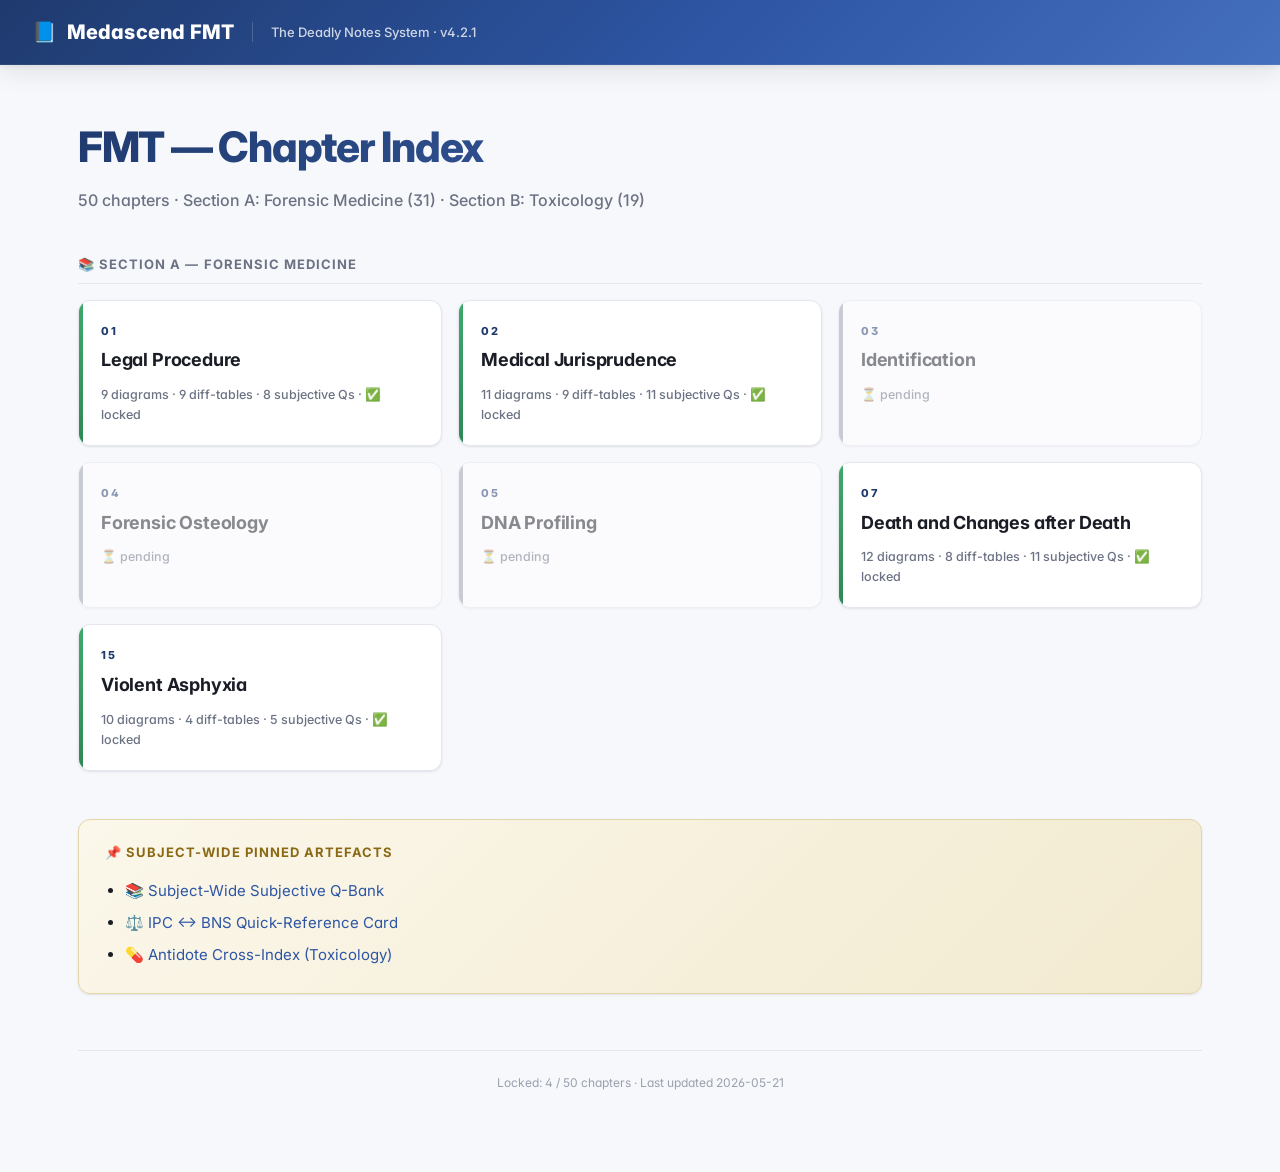
==== index.html @ 2f9d8884 "done with the few FMT chap" ====
<!DOCTYPE html>
<html lang="en">
<head>
<meta charset="UTF-8">
<title>Medascend FMT — Chapter Index</title>
<link rel="stylesheet" href="assets/viewer.css">
</head>
<body class="landing">
<header class="topbar">
  <div class="brand">📘 <span>Medascend FMT</span></div>
  <div class="brand-sub">The Deadly Notes System · v4.2.1</div>
</header>

<main class="landing-main">
  <h1>FMT — Chapter Index</h1>
  <p class="lede">50 chapters · Section A: Forensic Medicine (31) · Section B: Toxicology (19)</p>

  <section class="chapter-section">
    <h2>📚 Section A — Forensic Medicine</h2>
    <div class="chapter-grid">
      <a class="chapter-card locked" href="02_chapters/legal-procedure/viewer.html">
        <div class="chapter-num">01</div>
        <div class="chapter-title">Legal Procedure</div>
        <div class="chapter-meta">9 diagrams · 9 diff-tables · 8 subjective Qs · ✅ locked</div>
      </a>
      <a class="chapter-card locked" href="02_chapters/medical-jurisprudence/viewer.html">
        <div class="chapter-num">02</div>
        <div class="chapter-title">Medical Jurisprudence</div>
        <div class="chapter-meta">11 diagrams · 9 diff-tables · 11 subjective Qs · ✅ locked</div>
      </a>
      <div class="chapter-card pending"><div class="chapter-num">03</div><div class="chapter-title">Identification</div><div class="chapter-meta">⏳ pending</div></div>
      <div class="chapter-card pending"><div class="chapter-num">04</div><div class="chapter-title">Forensic Osteology</div><div class="chapter-meta">⏳ pending</div></div>
      <div class="chapter-card pending"><div class="chapter-num">05</div><div class="chapter-title">DNA Profiling</div><div class="chapter-meta">⏳ pending</div></div>
      <a class="chapter-card locked" href="02_chapters/death-and-changes-after-death/viewer.html">
        <div class="chapter-num">07</div>
        <div class="chapter-title">Death and Changes after Death</div>
        <div class="chapter-meta">12 diagrams · 8 diff-tables · 11 subjective Qs · ✅ locked</div>
      </a>
      <a class="chapter-card locked" href="02_chapters/violent-asphyxia/viewer.html">
        <div class="chapter-num">15</div>
        <div class="chapter-title">Violent Asphyxia</div>
        <div class="chapter-meta">10 diagrams · 4 diff-tables · 5 subjective Qs · ✅ locked</div>
      </a>
    </div>
  </section>

  <section class="pinned-bar">
    <h2>📌 Subject-wide pinned artefacts</h2>
    <ul>
      <li>📚 <a href="01_subject-level-artifacts/subject_subjective_qbank.md">Subject-Wide Subjective Q-Bank</a></li>
      <li>⚖️ <a href="01_subject-level-artifacts/ipc_bns_quick_reference.md">IPC ↔ BNS Quick-Reference Card</a></li>
      <li>💊 <a href="01_subject-level-artifacts/antidote_cross_index.md">Antidote Cross-Index (Toxicology)</a></li>
    </ul>
  </section>

  <footer class="landing-foot">
    Locked: 4 / 50 chapters · Last updated 2026-05-21
  </footer>
</main>
</body>
</html>
---- assets/viewer.css ----
/* ================================================================
   MEDASCEND FMT — VIEWER STYLES (v2 — polished)
   ================================================================ */

@import url('https://fonts.googleapis.com/css2?family=Inter:wght@400;500;600;700;800&family=JetBrains+Mono:wght@500&display=swap');

:root {
  /* semantic palette (blueprint §12.1) */
  --c-blue: #1F3A6E;
  --c-blue-2: #2D55A3;
  --c-blue-deep: #15294F;
  --c-green: #3FA86B;
  --c-green-2: #6BD994;
  --c-orange: #E8A04A;
  --c-orange-2: #FFB969;
  --c-red: #C8534F;
  --c-red-2: #E07570;
  --c-purple: #7B5FA8;
  --c-grey: #5A5A5A;
  --c-cream: #FAF6EC;
  --c-cream-2: #F3EBD5;

  /* neutrals */
  --c-bg: #F7F8FB;
  --c-bg-2: #FFFFFF;
  --c-border: #E5E7EE;
  --c-border-soft: #EFF1F6;
  --c-text: #1A1D26;
  --c-text-mute: #6B7283;
  --c-text-faint: #9AA0AE;

  /* effects */
  --shadow-sm: 0 1px 2px rgba(15, 23, 42, 0.04), 0 1px 3px rgba(15, 23, 42, 0.06);
  --shadow: 0 4px 14px rgba(15, 23, 42, 0.07), 0 1px 3px rgba(15, 23, 42, 0.05);
  --shadow-md: 0 8px 24px rgba(15, 23, 42, 0.09), 0 2px 6px rgba(15, 23, 42, 0.06);
  --shadow-lg: 0 18px 48px rgba(15, 23, 42, 0.14), 0 6px 14px rgba(15, 23, 42, 0.07);
  --radius-sm: 8px;
  --radius: 12px;
  --radius-lg: 18px;

  --gradient-hero: linear-gradient(135deg, #1F3A6E 0%, #2D55A3 55%, #4570BD 100%);
  --gradient-card-blue: linear-gradient(135deg, #1F3A6E 0%, #2D55A3 100%);
  --gradient-card-green: linear-gradient(135deg, #2F8854 0%, #3FA86B 100%);
  --gradient-card-red: linear-gradient(135deg, #A53D3A 0%, #C8534F 100%);
  --gradient-card-orange: linear-gradient(135deg, #BE7F2C 0%, #E8A04A 100%);
  --gradient-card-grey: linear-gradient(135deg, #3F424A 0%, #5A5A5A 100%);
  --gradient-cream: linear-gradient(180deg, #FBF7EA 0%, #F2EAD0 100%);
}

* { box-sizing: border-box; }

html, body {
  margin: 0; padding: 0;
  font-family: 'Inter', -apple-system, BlinkMacSystemFont, "Segoe UI", Roboto, sans-serif;
  font-size: 15px; line-height: 1.6;
  color: var(--c-text);
  background: var(--c-bg);
  -webkit-font-smoothing: antialiased;
  -moz-osx-font-smoothing: grayscale;
  text-rendering: optimizeLegibility;
  font-feature-settings: 'ss01', 'cv11';
}

a { color: var(--c-blue-2); text-decoration: none; transition: color 0.15s; }
a:hover { color: var(--c-blue); text-decoration: underline; }

/* ============ TOPBAR ============ */
.topbar {
  display: flex; align-items: center; gap: 18px;
  padding: 16px 32px;
  background: var(--gradient-hero);
  color: white;
  box-shadow: var(--shadow-md);
  position: sticky; top: 0; z-index: 50;
  border-bottom: 1px solid rgba(255,255,255,0.08);
}
.brand {
  font-size: 20px; font-weight: 800; letter-spacing: -0.02em;
  display: flex; align-items: center; gap: 10px;
}
.brand span { letter-spacing: 0.2px; }
.brand-sub {
  font-size: 13px; font-weight: 500; color: rgba(255,255,255,0.78);
  padding-left: 18px; border-left: 1px solid rgba(255,255,255,0.18);
}
.topbar a {
  color: rgba(255,255,255,0.9); text-decoration: none; font-size: 13px;
  margin-left: auto;
  padding: 6px 12px; border-radius: 20px; background: rgba(255,255,255,0.1);
  transition: background 0.15s;
}
.topbar a:hover { background: rgba(255,255,255,0.2); text-decoration: none; }

/* ============ LANDING ============ */
.landing-main {
  max-width: 1180px; margin: 0 auto; padding: 48px 28px 80px;
}
.landing-main h1 {
  font-size: 42px; font-weight: 800; letter-spacing: -0.03em;
  margin: 0 0 8px;
  background: linear-gradient(135deg, #1F3A6E 0%, #4570BD 100%);
  -webkit-background-clip: text; background-clip: text;
  -webkit-text-fill-color: transparent;
}
.lede {
  color: var(--c-text-mute); margin: 0 0 40px;
  font-size: 16px; font-weight: 500;
}
.chapter-section h2 {
  font-size: 13px; font-weight: 700; letter-spacing: 0.08em; text-transform: uppercase;
  color: var(--c-text-mute);
  margin: 36px 0 16px;
  padding-bottom: 8px;
  border-bottom: 1px solid var(--c-border);
}
.chapter-grid {
  display: grid; grid-template-columns: repeat(auto-fill, minmax(280px, 1fr));
  gap: 16px;
}
.chapter-card {
  display: block; position: relative; overflow: hidden;
  background: var(--c-bg-2); border: 1px solid var(--c-border);
  border-radius: var(--radius); padding: 22px 22px 20px;
  cursor: pointer; color: var(--c-text);
  transition: transform 0.18s cubic-bezier(0.2, 0.8, 0.2, 1), box-shadow 0.18s, border-color 0.18s;
  box-shadow: var(--shadow-sm);
}
.chapter-card::before {
  content: ''; position: absolute; left: 0; top: 0; bottom: 0; width: 4px;
  background: var(--c-text-faint); transition: background 0.18s;
}
.chapter-card.locked::before { background: linear-gradient(180deg, #3FA86B, #2F8854); }
.chapter-card:hover {
  transform: translateY(-3px); box-shadow: var(--shadow-md);
  border-color: var(--c-blue-2); text-decoration: none;
}
.chapter-card.pending { opacity: 0.5; cursor: not-allowed; }
.chapter-card.pending:hover { transform: none; box-shadow: var(--shadow-sm); border-color: var(--c-border); }
.chapter-num {
  color: var(--c-blue); font-weight: 800; font-size: 11px;
  letter-spacing: 0.18em; text-transform: uppercase;
}
.chapter-title {
  font-size: 18px; font-weight: 700; letter-spacing: -0.01em;
  margin: 6px 0 10px;
}
.chapter-meta {
  font-size: 12.5px; color: var(--c-text-mute); font-weight: 500;
}
.pinned-bar {
  margin-top: 48px; padding: 22px 26px;
  background: linear-gradient(135deg, #FBF7EA 0%, #F2EAD0 100%);
  border: 1px solid #E2D5A8; border-radius: var(--radius);
  box-shadow: var(--shadow-sm);
}
.pinned-bar h2 {
  font-size: 13px; font-weight: 700; letter-spacing: 0.08em; text-transform: uppercase;
  color: #8B6914; margin: 0 0 12px;
}
.pinned-bar ul { margin: 0; padding-left: 20px; }
.pinned-bar li { padding: 4px 0; }
.landing-foot {
  margin-top: 56px; padding-top: 22px;
  border-top: 1px solid var(--c-border);
  color: var(--c-text-faint); font-size: 12px; text-align: center;
}

/* ============ CHAPTER VIEWER LAYOUT ============ */
.app {
  display: grid; grid-template-columns: 300px 1fr;
  min-height: calc(100vh - 64px);
}
.sidebar {
  background: var(--c-bg-2);
  border-right: 1px solid var(--c-border);
  padding: 22px 16px; overflow-y: auto;
  max-height: calc(100vh - 64px); position: sticky; top: 64px;
}
.sidebar h3 {
  font-size: 11px; font-weight: 700; letter-spacing: 0.1em; text-transform: uppercase;
  color: var(--c-text-faint);
  margin: 22px 6px 8px;
  padding-bottom: 6px;
  border-bottom: 1px solid var(--c-border-soft);
}
.sidebar h3:first-child { margin-top: 0; }
.nav-item {
  display: block; padding: 9px 12px; margin: 2px 0;
  border-radius: var(--radius-sm);
  font-size: 13px; font-weight: 500; color: var(--c-text);
  cursor: pointer;
  border-left: 3px solid transparent;
  transition: background 0.12s, border-color 0.12s, color 0.12s;
}
.nav-item:hover { background: var(--c-bg); text-decoration: none; color: var(--c-blue); }
.nav-item.active {
  background: linear-gradient(90deg, rgba(31,58,110,0.10) 0%, rgba(31,58,110,0.02) 100%);
  border-left-color: var(--c-blue);
  font-weight: 600; color: var(--c-blue);
}

/* ============ CONTENT ============ */
.content {
  padding: 36px 44px 100px; max-width: 1280px;
  overflow-x: auto;
}
.content h1 {
  color: var(--c-blue); font-size: 30px; font-weight: 800; letter-spacing: -0.02em;
  margin: 6px 0 12px;
}
.content h2 {
  color: var(--c-text); font-size: 18px; font-weight: 700;
  margin: 32px 0 14px; padding-bottom: 8px;
  border-bottom: 1px solid var(--c-border-soft);
}
.content h3 { font-size: 16px; font-weight: 600; margin: 20px 0 10px; }
.content table {
  border-collapse: separate; border-spacing: 0; width: 100%;
  background: var(--c-bg-2);
  border: 1px solid var(--c-border); border-radius: var(--radius);
  overflow: hidden;
  margin: 14px 0; box-shadow: var(--shadow-sm);
}
.content th, .content td {
  padding: 12px 16px; text-align: left; vertical-align: top;
  border-bottom: 1px solid var(--c-border-soft);
  font-size: 13.5px;
}
.content th {
  background: linear-gradient(180deg, #FBF7EA 0%, #F3EBD5 100%);
  color: var(--c-blue-deep); font-weight: 700;
  font-size: 12.5px; letter-spacing: 0.02em;
}
.content tr:last-child td { border-bottom: 0; }
.content tr:hover td { background: rgba(31, 58, 110, 0.02); }
.content ul, .content ol { padding-left: 24px; }
.content ul li, .content ol li { margin: 4px 0; }
.content code {
  background: var(--c-cream); padding: 2px 7px; border-radius: 4px;
  font-family: 'JetBrains Mono', ui-monospace, monospace; font-size: 12.5px;
  color: var(--c-blue-deep);
}

/* ============ DIAGRAM WRAPPER ============ */
.diagram-wrap {
  background: linear-gradient(180deg, #FFFFFF 0%, #FCFBF5 100%);
  border: 1px solid var(--c-border);
  border-radius: var(--radius-lg);
  padding: 28px 32px; margin: 18px 0;
  box-shadow: var(--shadow);
}
.diagram-svg { display: block; width: 100%; height: auto; max-width: 100%; }
.diagram-svg .node {
  cursor: pointer;
  transition: transform 0.15s cubic-bezier(0.2, 0.8, 0.2, 1), filter 0.15s;
}
.diagram-svg .node:hover { filter: brightness(1.08) drop-shadow(0 4px 10px rgba(31,58,110,0.20)); }
.diagram-svg .node:hover .ic { fill: var(--c-orange-2); }
.diagram-hint {
  font-size: 12.5px; color: var(--c-text-mute);
  margin-top: 12px; font-style: italic; padding-left: 4px;
}
.diagram-mnemonic {
  margin-top: 22px; padding: 18px 24px;
  background: linear-gradient(135deg, #FFF6E0 0%, #FFE9BD 100%);
  border: 1px solid #E8C97A; border-radius: var(--radius);
  box-shadow: var(--shadow-sm);
}
.diagram-mnemonic h4 {
  margin: 0 0 10px; color: #8B6914;
  font-size: 14px; font-weight: 700;
}
.diagram-mnemonic .tag {
  font-size: 11px; color: var(--c-text-mute); margin-top: 10px;
  display: inline-block; padding: 3px 9px; background: rgba(139,105,20,0.1); border-radius: 12px;
}

/* ============ ⓘ-PANEL ============ */
.info-panel {
  position: fixed; top: 0; right: -480px; width: 460px; height: 100vh;
  background: var(--c-bg-2);
  box-shadow: -16px 0 48px rgba(15, 23, 42, 0.18);
  transition: right 0.28s cubic-bezier(0.2, 0.8, 0.2, 1);
  z-index: 100; display: flex; flex-direction: column;
}
.info-panel.open { right: 0; }
.info-panel-header {
  padding: 18px 22px;
  background: var(--gradient-card-blue);
  color: white;
  display: flex; justify-content: space-between; align-items: center;
  border-bottom: 1px solid rgba(255,255,255,0.1);
}
.info-panel-header .label {
  font-size: 17px; font-weight: 700; letter-spacing: -0.01em;
}
.info-panel-close {
  background: rgba(255,255,255,0.12); border: none; color: white;
  font-size: 22px; cursor: pointer;
  width: 32px; height: 32px; border-radius: 16px;
  display: flex; align-items: center; justify-content: center;
  transition: background 0.15s;
}
.info-panel-close:hover { background: rgba(255,255,255,0.22); }
.info-panel-body { padding: 22px 26px; overflow-y: auto; flex: 1; font-size: 14px; line-height: 1.65; }
.info-panel-body p { margin: 0 0 12px; }
.info-panel-body ul, .info-panel-body ol { padding-left: 22px; margin: 8px 0; }
.info-panel-body li { margin: 4px 0; }
.info-panel-body strong { color: var(--c-blue-deep); }
.info-panel-body .tag-row { margin-top: 18px; padding-top: 16px; border-top: 1px solid var(--c-border-soft); }
.info-panel-body .tag {
  display: inline-block; padding: 4px 11px; margin: 0 6px 6px 0;
  background: var(--c-cream); color: var(--c-blue-deep);
  border-radius: 14px; font-size: 11.5px; font-weight: 600;
  border: 1px solid #E8DDB8;
}

/* ============ MCQ ============ */
.mcq {
  background: var(--c-bg-2); border: 1px solid var(--c-border);
  border-radius: var(--radius); padding: 18px 22px; margin: 14px 0;
  box-shadow: var(--shadow-sm);
  transition: box-shadow 0.15s;
}
.mcq:hover { box-shadow: var(--shadow); }
.mcq .q-num {
  color: var(--c-blue); font-weight: 800; font-size: 12px;
  letter-spacing: 0.1em; text-transform: uppercase;
}
.mcq .q-stem {
  font-weight: 500; font-size: 14.5px;
  margin: 6px 0 12px; color: var(--c-text);
}
.mcq .options { list-style: none; padding: 0; margin: 0; }
.mcq .options li { padding: 5px 0; font-size: 13.5px; color: var(--c-text); }
.mcq .reveal-btn {
  margin-top: 12px; padding: 8px 16px;
  background: var(--gradient-card-blue);
  color: white; border: none; border-radius: var(--radius-sm);
  cursor: pointer; font-size: 13px; font-weight: 600;
  font-family: inherit;
  transition: transform 0.12s, box-shadow 0.12s;
  box-shadow: 0 2px 6px rgba(31,58,110,0.25);
}
.mcq .reveal-btn:hover { transform: translateY(-1px); box-shadow: 0 4px 10px rgba(31,58,110,0.35); }
.mcq .answer-box {
  display: none; margin-top: 14px; padding: 14px 16px;
  background: linear-gradient(135deg, #F0F8F3 0%, #DCEEDD 100%);
  border-left: 4px solid var(--c-green); border-radius: var(--radius-sm);
}
.mcq .answer-box.shown { display: block; animation: slideDown 0.2s ease-out; }
.mcq .answer-box .correct { font-weight: 700; color: #2F8854; font-size: 14px; }
.mcq .answer-box .explain { font-size: 13px; margin-top: 8px; color: var(--c-text); line-height: 1.6; }
.mcq .answer-box .tag {
  display: inline-block; margin-top: 10px; padding: 3px 10px;
  background: var(--c-blue-deep); color: white;
  border-radius: 12px; font-size: 11px; font-weight: 600;
  font-family: 'JetBrains Mono', monospace;
}

@keyframes slideDown {
  from { opacity: 0; transform: translateY(-6px); }
  to { opacity: 1; transform: translateY(0); }
}

/* ============ SUBJECTIVE Q ============ */
.subj-q {
  background: var(--c-bg-2); border: 1px solid var(--c-border);
  border-radius: var(--radius); padding: 22px 26px; margin: 18px 0;
  box-shadow: var(--shadow-sm);
  transition: box-shadow 0.15s;
}
.subj-q:hover { box-shadow: var(--shadow); }
.subj-q .head {
  display: flex; align-items: center; gap: 12px; flex-wrap: wrap;
}
.subj-q .head .id {
  color: var(--c-blue); font-weight: 800;
  font-family: 'JetBrains Mono', monospace; font-size: 14px;
}
.subj-q .head .meta { font-size: 12px; color: var(--c-text-mute); }
.subj-q .head .tag {
  padding: 3px 10px; border-radius: 12px;
  font-size: 11px; font-weight: 700; letter-spacing: 0.02em;
}
.subj-q .head .tag.qbank { background: var(--gradient-card-green); color: white; }
.subj-q .head .tag.inspired { background: var(--gradient-card-orange); color: white; }
.subj-q .question { margin: 12px 0; font-weight: 500; font-size: 14.5px; line-height: 1.55; }
.subj-q .reveal-row {
  display: flex; gap: 10px; flex-wrap: wrap; margin-top: 8px;
}
.subj-q .reveal-row .btn {
  padding: 8px 16px; border-radius: var(--radius-sm); border: none;
  cursor: pointer; font-size: 13px; font-weight: 600;
  font-family: inherit;
  transition: transform 0.12s, box-shadow 0.12s;
}
.subj-q .reveal-btn { background: var(--gradient-card-blue); color: white; box-shadow: 0 2px 6px rgba(31,58,110,0.25); }
.subj-q .reveal-btn:hover { transform: translateY(-1px); box-shadow: 0 4px 10px rgba(31,58,110,0.35); }
.subj-q .jump-btn { background: var(--gradient-card-orange); color: white; box-shadow: 0 2px 6px rgba(232,160,74,0.30); }
.subj-q .jump-btn:hover { transform: translateY(-1px); box-shadow: 0 4px 10px rgba(232,160,74,0.45); }
.subj-q .answer-box {
  display: none; margin-top: 16px; padding: 18px 22px;
  background: linear-gradient(180deg, #FFFFFF 0%, #FBF8EE 100%);
  border-left: 4px solid var(--c-blue);
  border-radius: var(--radius-sm);
}
.subj-q .answer-box.shown { display: block; animation: slideDown 0.25s ease-out; }
.subj-q .answer-box h4 {
  margin: 14px 0 8px; color: var(--c-blue);
  font-size: 14.5px; font-weight: 700; letter-spacing: -0.01em;
}
.subj-q .answer-box h4:first-child { margin-top: 0; }
.subj-q .answer-box p { margin: 6px 0; font-size: 13.5px; line-height: 1.65; }
.subj-q .answer-box ul, .subj-q .answer-box ol { padding-left: 22px; }
.subj-q .answer-box li { margin: 4px 0; font-size: 13.5px; }
.subj-q .answer-box table { font-size: 12.5px; margin: 10px 0; }
.subj-q .answer-box .links {
  margin-top: 18px; padding-top: 14px;
  border-top: 1px dashed var(--c-border);
  font-size: 12px; color: var(--c-text-mute);
}
.subj-q .answer-box .links span { display: inline-block; }

/* ============ DIFF TABLES ============ */
.dt-block {
  background: var(--c-bg-2);
  border: 1px solid var(--c-border); border-radius: var(--radius-lg);
  padding: 26px 32px; margin: 18px 0;
  box-shadow: var(--shadow);
}
.dt-block .dt-id {
  color: var(--c-blue); font-size: 12px; font-weight: 800; letter-spacing: 0.12em;
  font-family: 'JetBrains Mono', monospace;
}
.dt-block .dt-title {
  font-size: 24px; font-weight: 800; letter-spacing: -0.02em;
  color: var(--c-blue-deep); margin: 6px 0 16px;
}
.dt-block .dt-jumplinks {
  margin-top: 18px; padding-top: 14px;
  border-top: 1px dashed var(--c-border);
  font-size: 13px; display: flex; gap: 8px; align-items: center; flex-wrap: wrap;
}
.dt-block .dt-jumplinks .btn {
  background: var(--gradient-card-orange); color: white;
  padding: 6px 14px; border: none; border-radius: var(--radius-sm);
  cursor: pointer; font-size: 12.5px; font-weight: 600;
  font-family: inherit;
  transition: transform 0.12s, box-shadow 0.12s;
  box-shadow: 0 2px 6px rgba(232,160,74,0.30);
}
.dt-block .dt-jumplinks .btn:hover {
  transform: translateY(-1px); box-shadow: 0 4px 10px rgba(232,160,74,0.45);
}

/* ============ MISC ============ */
.prereq-table th { width: 220px; }
.section-intro {
  color: var(--c-text-mute); font-size: 14px;
  margin: 4px 0 18px; line-height: 1.55;
}
.divider {
  height: 1px; background: var(--c-border); margin: 28px 0; border: 0;
}
.crumb {
  font-size: 11.5px; color: var(--c-text-faint);
  margin-bottom: 6px; letter-spacing: 0.04em; text-transform: uppercase;
  font-weight: 600;
}
.crumb a { color: var(--c-text-faint); }
.kbd {
  padding: 2px 8px; background: var(--c-cream);
  border: 1px solid #E2D5A8; border-radius: 4px;
  font-family: 'JetBrains Mono', monospace; font-size: 12px;
}
.no-show { display: none; }
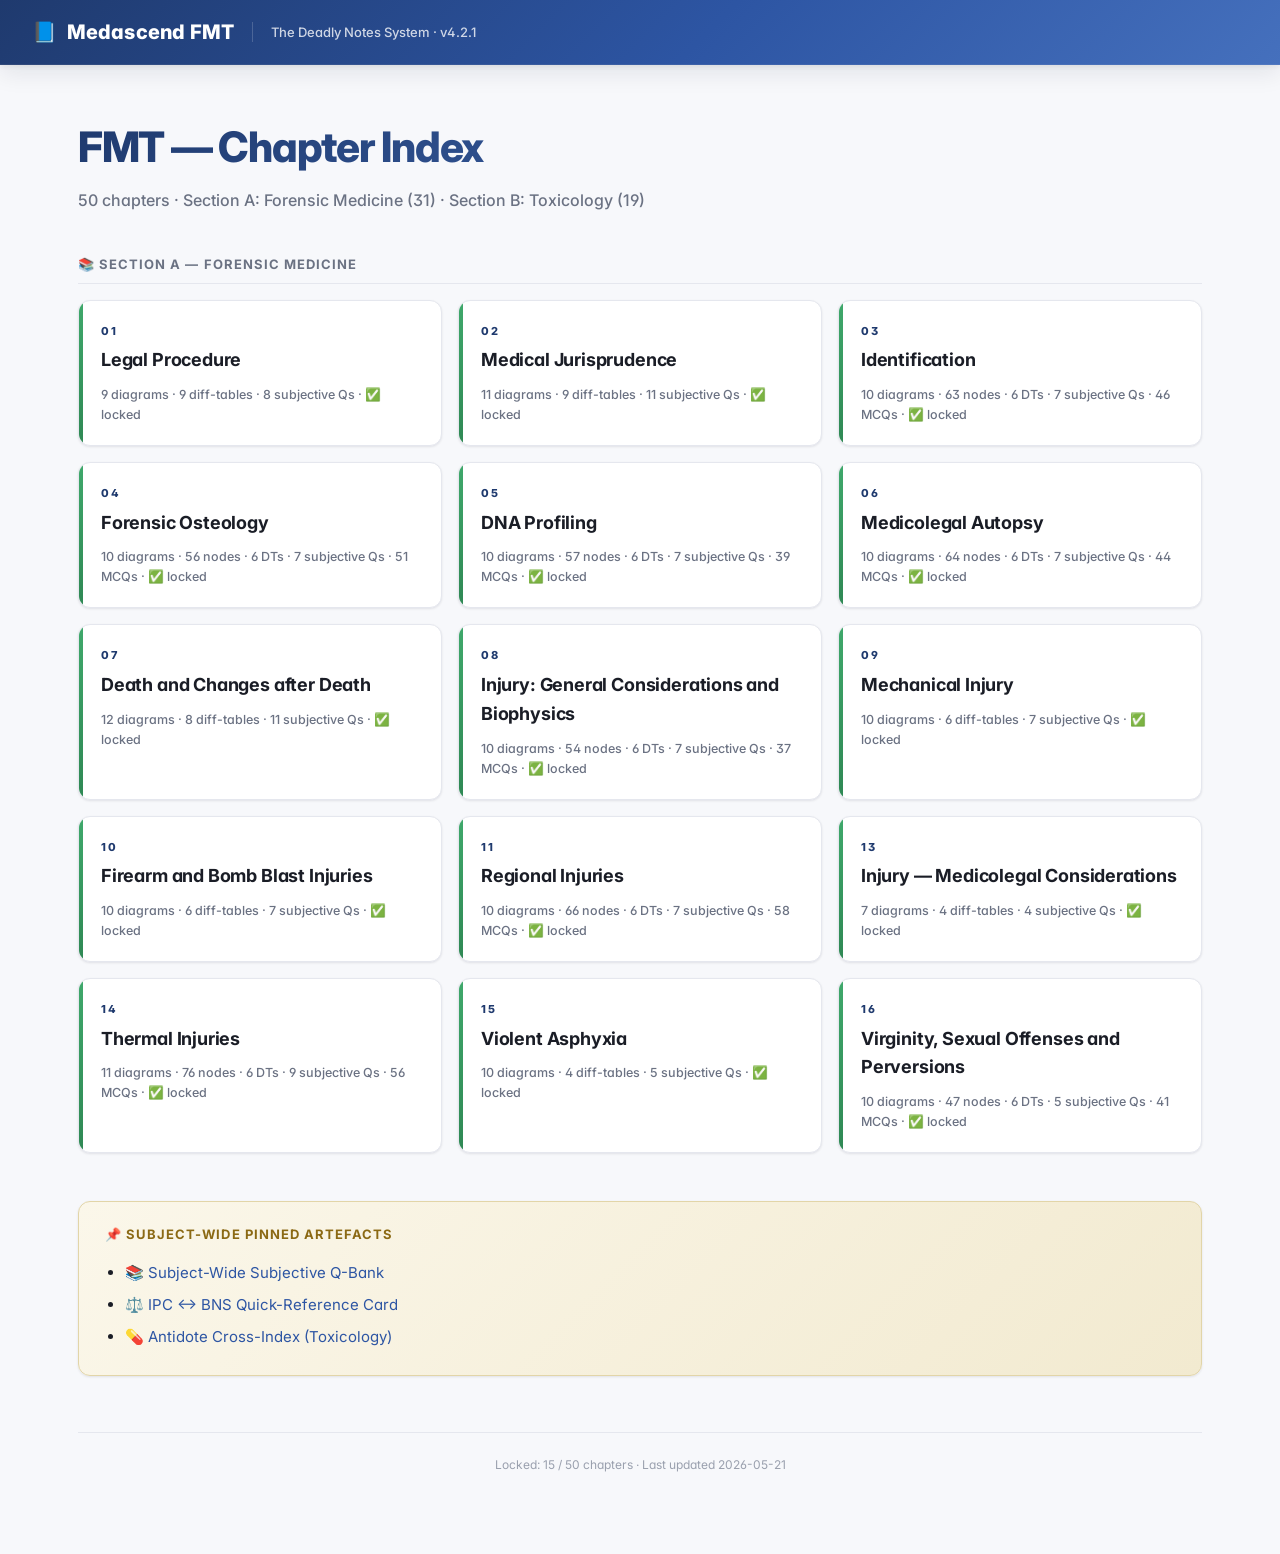
==== commit 81d23fff: "made some more notes" ====
--- a/index.html
+++ b/index.html
@@ -28,18 +28,70 @@
         <div class="chapter-title">Medical Jurisprudence</div>
         <div class="chapter-meta">11 diagrams · 9 diff-tables · 11 subjective Qs · ✅ locked</div>
       </a>
-      <div class="chapter-card pending"><div class="chapter-num">03</div><div class="chapter-title">Identification</div><div class="chapter-meta">⏳ pending</div></div>
-      <div class="chapter-card pending"><div class="chapter-num">04</div><div class="chapter-title">Forensic Osteology</div><div class="chapter-meta">⏳ pending</div></div>
-      <div class="chapter-card pending"><div class="chapter-num">05</div><div class="chapter-title">DNA Profiling</div><div class="chapter-meta">⏳ pending</div></div>
+      <a class="chapter-card locked" href="02_chapters/identification/viewer.html">
+        <div class="chapter-num">03</div>
+        <div class="chapter-title">Identification</div>
+        <div class="chapter-meta">10 diagrams · 63 nodes · 6 DTs · 7 subjective Qs · 46 MCQs · ✅ locked</div>
+      </a>
+      <a class="chapter-card locked" href="02_chapters/forensic-osteology/viewer.html">
+        <div class="chapter-num">04</div>
+        <div class="chapter-title">Forensic Osteology</div>
+        <div class="chapter-meta">10 diagrams · 56 nodes · 6 DTs · 7 subjective Qs · 51 MCQs · ✅ locked</div>
+      </a>
+      <a class="chapter-card locked" href="02_chapters/dna-profiling/viewer.html">
+        <div class="chapter-num">05</div>
+        <div class="chapter-title">DNA Profiling</div>
+        <div class="chapter-meta">10 diagrams · 57 nodes · 6 DTs · 7 subjective Qs · 39 MCQs · ✅ locked</div>
+      </a>
+      <a class="chapter-card locked" href="02_chapters/medicolegal-autopsy/viewer.html">
+        <div class="chapter-num">06</div>
+        <div class="chapter-title">Medicolegal Autopsy</div>
+        <div class="chapter-meta">10 diagrams · 64 nodes · 6 DTs · 7 subjective Qs · 44 MCQs · ✅ locked</div>
+      </a>
       <a class="chapter-card locked" href="02_chapters/death-and-changes-after-death/viewer.html">
         <div class="chapter-num">07</div>
         <div class="chapter-title">Death and Changes after Death</div>
         <div class="chapter-meta">12 diagrams · 8 diff-tables · 11 subjective Qs · ✅ locked</div>
       </a>
+      <a class="chapter-card locked" href="02_chapters/injury-general/viewer.html">
+        <div class="chapter-num">08</div>
+        <div class="chapter-title">Injury: General Considerations and Biophysics</div>
+        <div class="chapter-meta">10 diagrams · 54 nodes · 6 DTs · 7 subjective Qs · 37 MCQs · ✅ locked</div>
+      </a>
+      <a class="chapter-card locked" href="02_chapters/mechanical-injury/viewer.html">
+        <div class="chapter-num">09</div>
+        <div class="chapter-title">Mechanical Injury</div>
+        <div class="chapter-meta">10 diagrams · 6 diff-tables · 7 subjective Qs · ✅ locked</div>
+      </a>
+      <a class="chapter-card locked" href="02_chapters/firearm-and-bomb-blast/viewer.html">
+        <div class="chapter-num">10</div>
+        <div class="chapter-title">Firearm and Bomb Blast Injuries</div>
+        <div class="chapter-meta">10 diagrams · 6 diff-tables · 7 subjective Qs · ✅ locked</div>
+      </a>
+      <a class="chapter-card locked" href="02_chapters/regional-injuries/viewer.html">
+        <div class="chapter-num">11</div>
+        <div class="chapter-title">Regional Injuries</div>
+        <div class="chapter-meta">10 diagrams · 66 nodes · 6 DTs · 7 subjective Qs · 58 MCQs · ✅ locked</div>
+      </a>
+      <a class="chapter-card locked" href="02_chapters/injury-medicolegal/viewer.html">
+        <div class="chapter-num">13</div>
+        <div class="chapter-title">Injury — Medicolegal Considerations</div>
+        <div class="chapter-meta">7 diagrams · 4 diff-tables · 4 subjective Qs · ✅ locked</div>
+      </a>
+      <a class="chapter-card locked" href="02_chapters/thermal-injuries/viewer.html">
+        <div class="chapter-num">14</div>
+        <div class="chapter-title">Thermal Injuries</div>
+        <div class="chapter-meta">11 diagrams · 76 nodes · 6 DTs · 9 subjective Qs · 56 MCQs · ✅ locked</div>
+      </a>
       <a class="chapter-card locked" href="02_chapters/violent-asphyxia/viewer.html">
         <div class="chapter-num">15</div>
         <div class="chapter-title">Violent Asphyxia</div>
         <div class="chapter-meta">10 diagrams · 4 diff-tables · 5 subjective Qs · ✅ locked</div>
+      </a>
+      <a class="chapter-card locked" href="02_chapters/sexual-offenses/viewer.html">
+        <div class="chapter-num">16</div>
+        <div class="chapter-title">Virginity, Sexual Offenses and Perversions</div>
+        <div class="chapter-meta">10 diagrams · 47 nodes · 6 DTs · 5 subjective Qs · 41 MCQs · ✅ locked</div>
       </a>
     </div>
   </section>
@@ -54,7 +106,7 @@
   </section>
 
   <footer class="landing-foot">
-    Locked: 4 / 50 chapters · Last updated 2026-05-21
+    Locked: 15 / 50 chapters · Last updated 2026-05-21
   </footer>
 </main>
 </body>
